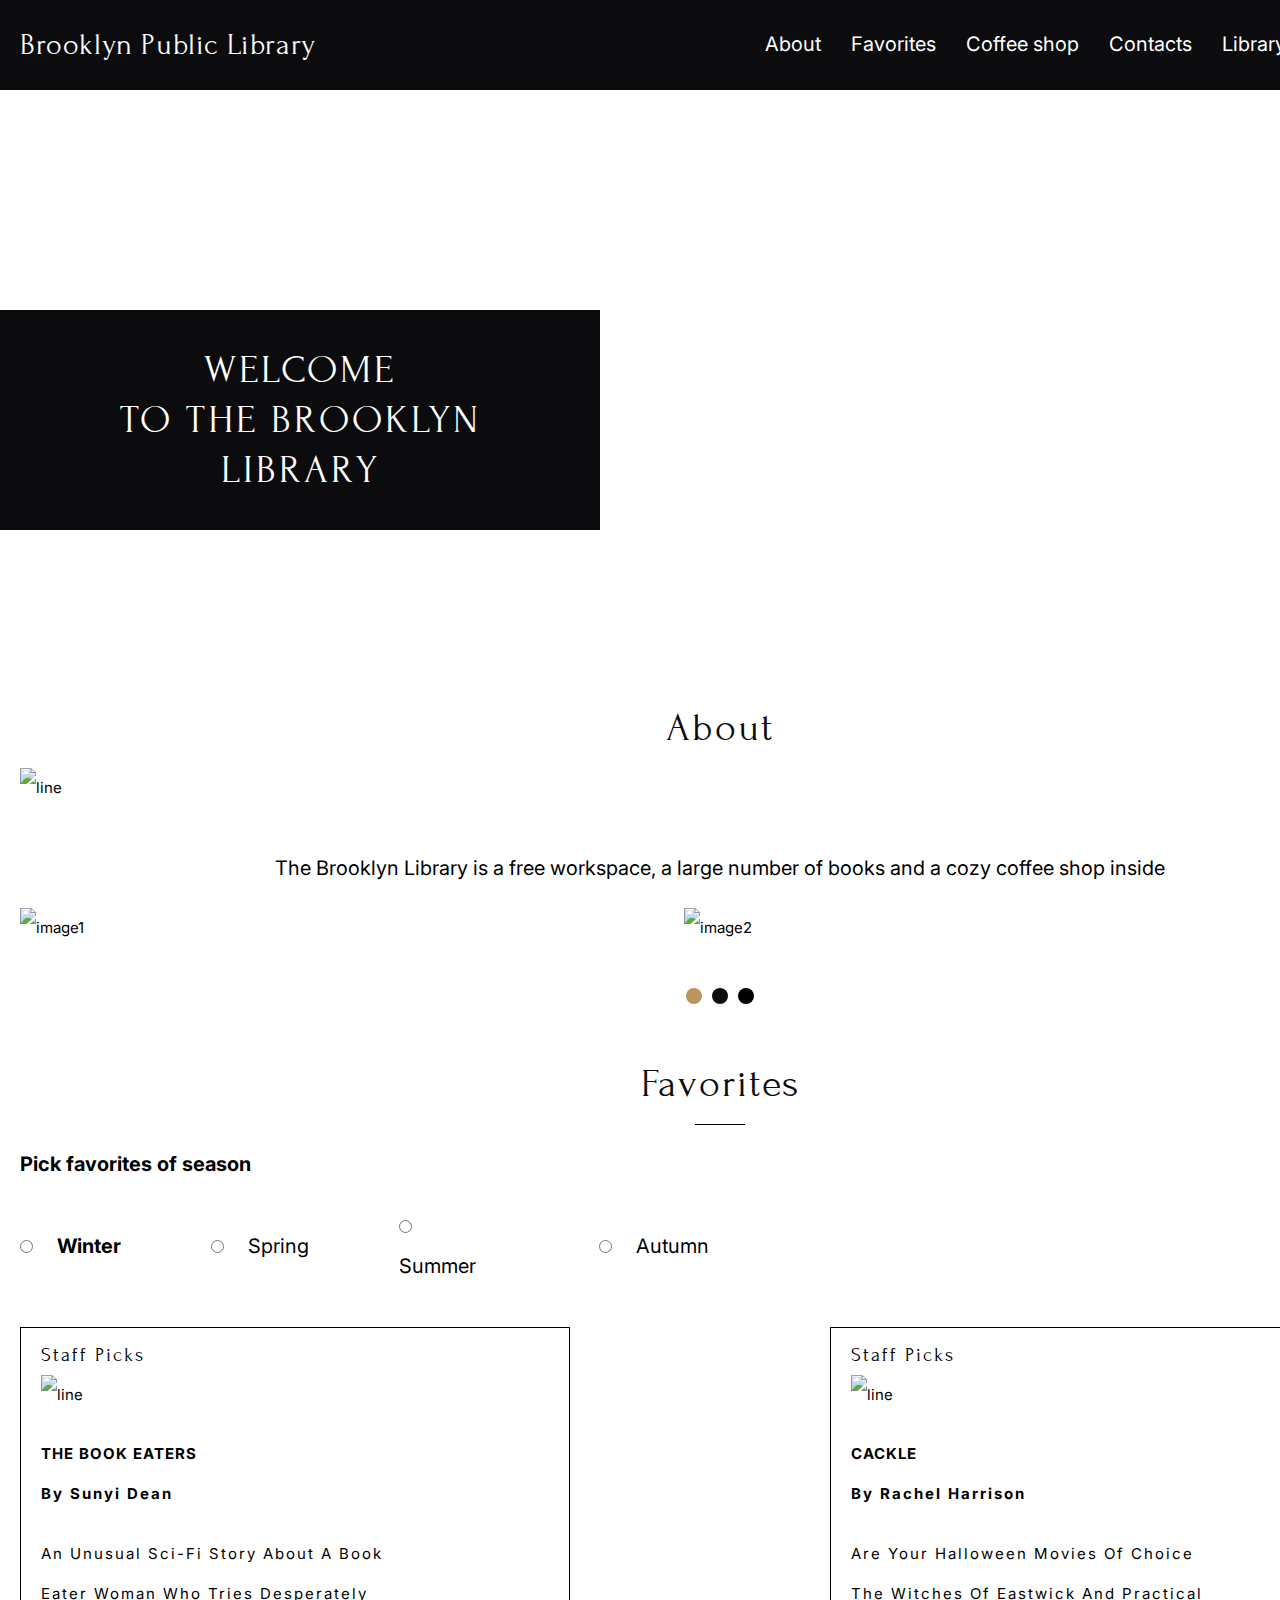
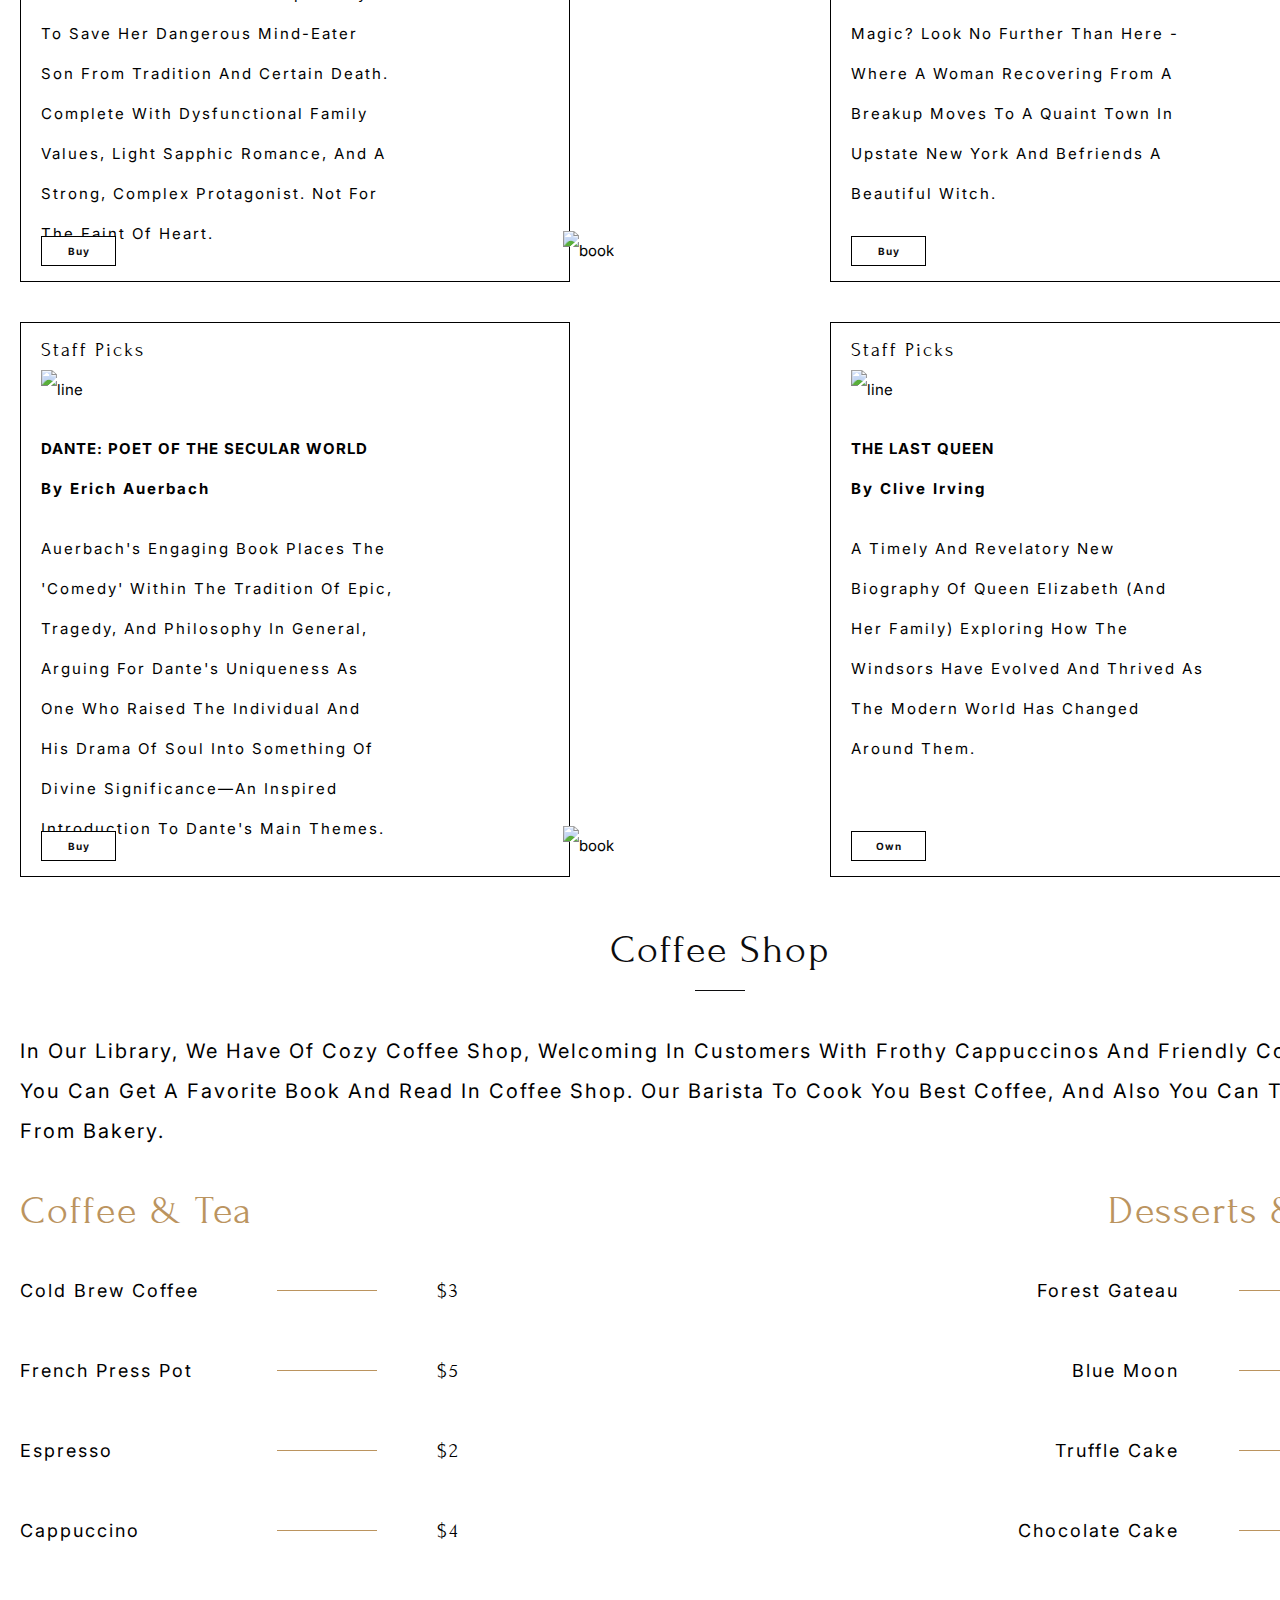
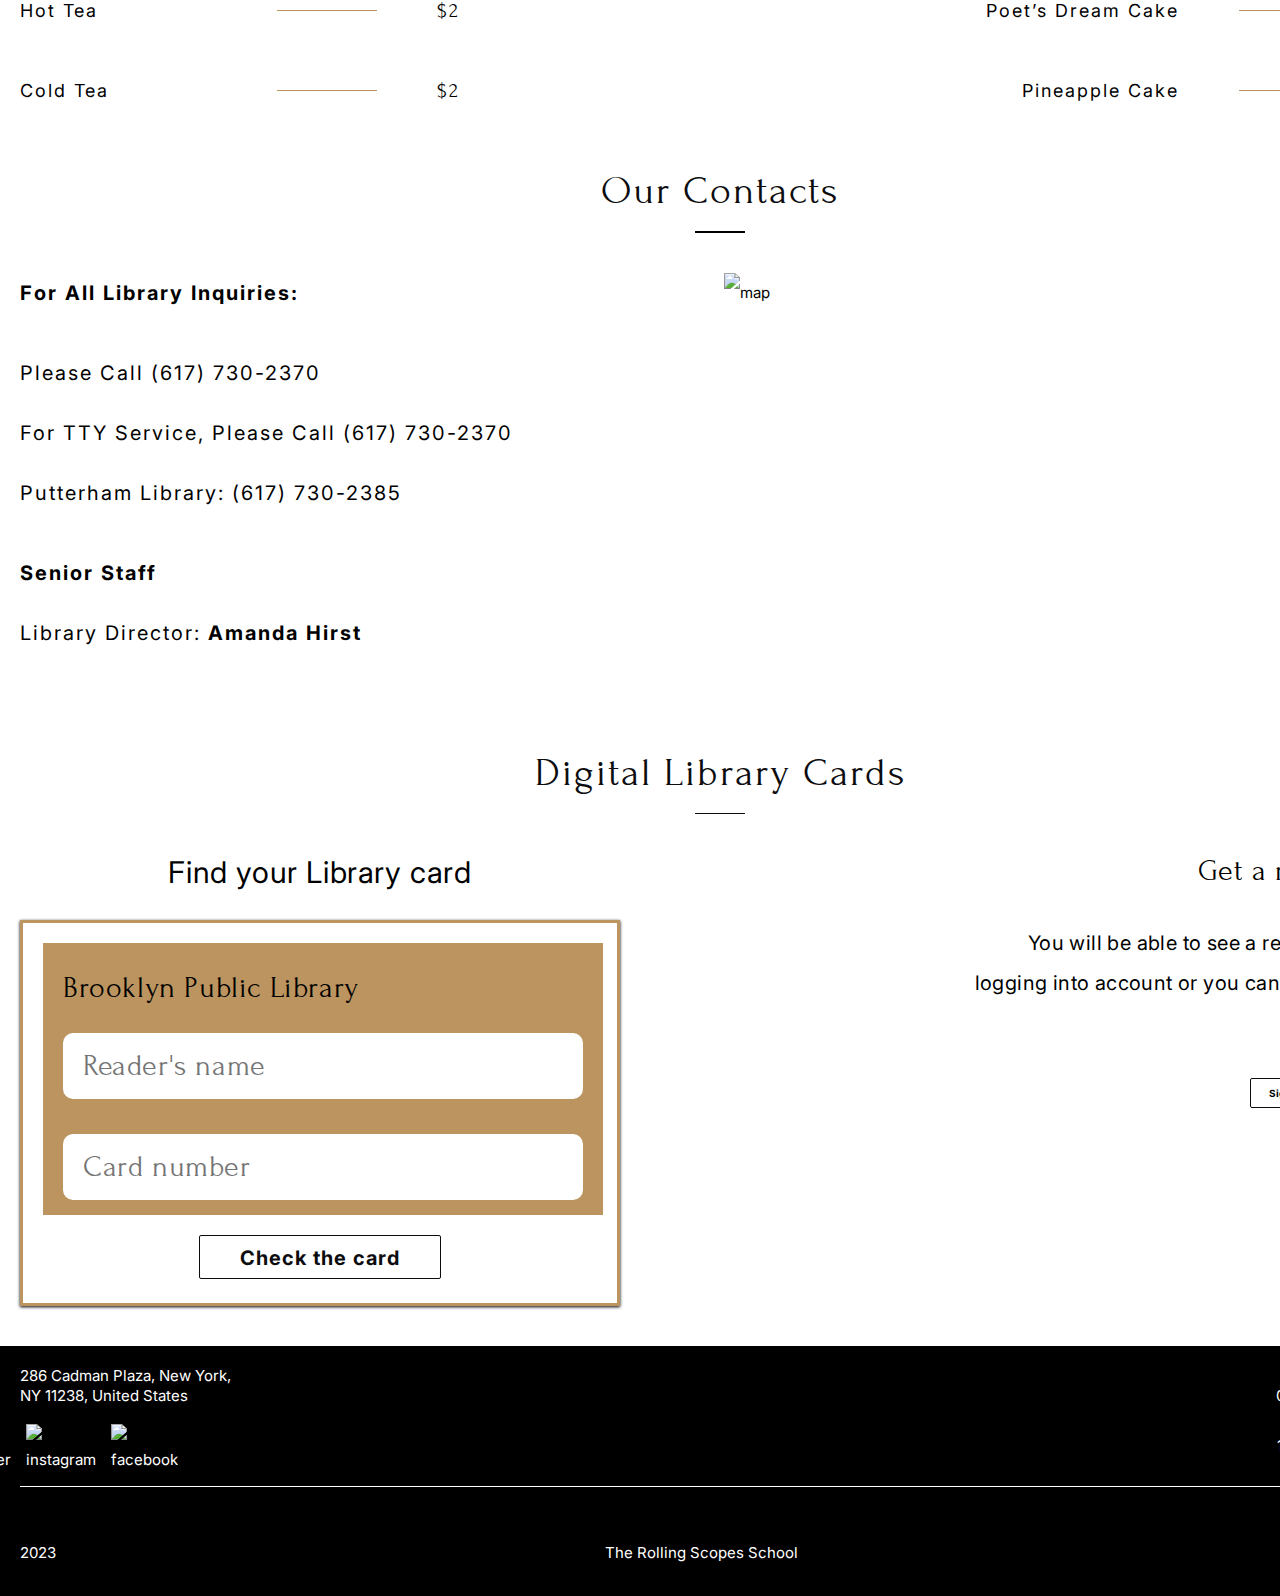
==== library/index.html @ 62c63f02 "docs: add html css file" ====
<!DOCTYPE html>
<html lang="en">

<head>
    <meta charset="UTF-8">
    <link rel="preconnect" href="https://fonts.googleapis.com">
    <link rel="preconnect" href="https://fonts.gstatic.com" crossorigin>
    <link href="https://fonts.googleapis.com/css2?family=Forum&family=Inter:wght@400;700&display=swap" rel="stylesheet">
    <meta name="viewport" content="width=device-width, initial-scale=1.0">
    <title>library</title>
    <link rel="stylesheet" href="./style.css">
</head>

<body>
    <div class="page">
        <!--Header-->
        <header class="header">
            <div class="container">
                <div class="header__inner">
                    <div class="header__title">
                        <h1 class="header__h1">Brooklyn Public Library</h1>
                    </div>
                    <div class="header__nav">
                        <nav class="header__nav-item">
                            <ul class="header__nav-ul">
                                <li><a href="#About" class="header__nav-link">About</a></li>
                                <li><a href="#Favorites" class="header__nav-link">Favorites</a></li>
                                <li><a href="#Coffeeshop" class="header__nav-link">Coffee shop</a></li>
                                <li><a href="#Contacts" class="header__nav-link">Contacts</a></li>
                                <li><a href="#LibraryCard" class="header__nav-link">Library Card</a></li>
                            </ul>
                        </nav>
                    </div>
                    <div class="logo">
                        <img src="./assests/svg/icon_profile.svg" alt="logo" class="logo-img">
                    </div>
                </div>
            </div> <!--Container-->
        </header>
<!--MAIN-->
        <main class="main">
<!--welcome-->
            <section class="welcome">
                <div class="welcome__squer">
                    <div class="welcome__title">
                        <h2 class="welcome__h2">Welcome <br> to the Brooklyn Library</h2>
                    </div>
                </div>
            </section>
<!--About-->
            <section class="about" id="About">
                <div class="container">
                    <h2 class="text-h2 about__text">About</h2>
                    <img class="about__line" src="./assests/img/line.png" alt="line">
                    <p class="about__p">The Brooklyn Library is a free workspace, a large number of books
                            and a cozy coffee shop inside</p>
                    <div class="img-flex">
                        <div class="img__title">
                            <img class="title-item" src="./assests/img/image 1.png" alt="image1">
                        </div>
                        <div class="img__title">
                            <img class="title-item" src="./assests/img/image 2.png" alt="image2">
                        </div>
                        <div class="img__title">
                            <img class="title-item" src="./assests/img/image 3.png" alt="image3">
                        </div>
                    </div>
                        <div class="carousel__flex">
                            <div class="carousel__flex1"></div>
                            <div class="carousel__flex2"></div>
                            <div class="carousel__flex3"></div>
                        </div>                  
                </div>
            </section>
<!--Favorites-->
            <section class="favorites" id="Favorites">
                <div class="container">
                    <h2 class="text-h2 text_line">Favorites</h2>
                    <h3 class="text-h3 favorites-texts">Pick favorites of season</h3>
                    <div class="favarites__flex">
                        <div class="favarites__radio">                           
                            <form action="#">
                                <input class="favarites__input" type="radio" id="name">
                                <label class="favarites__label bold" for="name">Winter</label>
                            </form>
                        </div>
                        <div class="favarites__radio">                           
                            <form action="#">
                                <input class="favarites__input" type="radio" id="name">
                                <label class="favarites__label" for="name">Spring</label>
                            </form>
                        </div>
                        <div class="favarites__radio">
                            <form action="#">
                                <input class="favarites__input" type="radio" id="name">
                                <label class="favarites__label" for="name">Summer</label>
                            </form>
                        </div>
                        <div class="favarites__radio">
                            <form action="#">
                                <input class="favarites__input" type="radio" id="name">
                                <label class="favarites__label" for="name">Autumn</label>
                            </form>
                        </div>
                    </div>
                    <div class="discription-grid">
                        <div class="discription-grid__item">
                            <h5 class="text-h5">Staff Picks</h5>
                            <img src="./assests/img/Line discription.png" alt="line" class="discription__line">
                            <h6 class="text-h6">The Book Eaters <br><span class="text-h6-Two">By Sunyi Dean</span></h6>
                            <h6 class="discription-text">An unusual sci-fi story about a book eater woman who tries desperately to save her dangerous mind-eater son from tradition and certain death. Complete with dysfunctional family values, light Sapphic romance, and a strong, complex protagonist. Not for the faint of heart.</h6>
                            <button class="button-discription">
                                <h6 class="button-text">Buy</h6>
                            </button>
                            <div class="book-position">
                                <img src="./assests/img/book (1).png" alt="book" class="book-position-item">
                            </div>
                        </div>
                        <div class="discription-grid__item">
                            <h5 class="text-h5">Staff Picks</h5>
                            <img src="./assests/img/Line discription.png" alt="line" class="discription__line">
                            <h6 class="text-h6">Cackle<br><span class="text-h6-Two">By Rachel Harrison</span></h6>
                            <h6 class="discription-text">Are your Halloween movies of choice The Witches of Eastwick and Practical Magic? Look no further than here - where a woman recovering from a breakup moves to a quaint town in upstate New York and befriends a beautiful witch.</h6>
                            <button class="button-discription">
                                <h6 class="button-text">Buy</h6>
                            </button>
                            <div class="book-position">
                                <img src="./assests/img/book (2).png" alt="book" class="book-position-item">
                            </div>
                        </div>
                        <div class="discription-grid__item">
                            <h5 class="text-h5">Staff Picks</h5>
                            <img src="./assests/img/Line discription.png" alt="line" class="discription__line">
                            <h6 class="text-h6">Dante: Poet of the Secular World <br><span class="text-h6-Two">By Erich Auerbach</span></h6>
                            <h6 class="discription-text">Auerbach's engaging book places the 'Comedy' within the tradition of epic, tragedy, and philosophy in general, arguing for Dante's uniqueness as one who raised the individual and his drama of soul into something of divine significance—an inspired introduction to Dante's main themes.</h6>
                            <button class="button-discription">
                                <h6 class="button-text">Buy</h6>
                            </button>
                            <div class="book-position">
                                <img src="./assests/img/book (3).png.png" alt="book" class="book-position-item">
                            </div>
                        </div>
                        <div class="discription-grid__item">
                            <h5 class="text-h5">Staff Picks</h5>
                            <img src="./assests/img/Line discription.png" alt="line" class="discription__line">
                            <h6 class="text-h6">The Last Queen<br><span class="text-h6-Two">By Clive Irving</span></h6>
                            <h6 class="discription-text">A timely and revelatory new biography of Queen Elizabeth (and her family) exploring how the Windsors have evolved and thrived as the modern world has changed around them.</h6> 
                            <button class="button-discription">
                                <h6 class="button-text button-text-own">Own</h6>
                            </button>
                            <div class="book-position">
                                <img src="./assests/img/book (4).png" alt="book" class="book-position-item">
                            </div>
                        </div>
                    </div>
                </div>
            </section>
<!--Coffee shop-->
            <section class="coffeeshop" id="Coffeeshop">
                <div class="container">
                    <div class="coffeeshop__flex">
                        <h2 class="text-h2 coffeeshop_text" >Coffee shop</h2>
                        <div class="coffeeshop__line"></div>
                        <p class="coffeeshop__p">In our library, we have of cozy coffee shop, welcoming in customers with frothy cappuccinos and friendly conversation. 
                            you can get a favorite book and read in coffee shop. Our barista to cook you best coffee, and also you can try desserts from bakery.</p>
                        <div class="coffeeshop__menu">
                            <div class="coffeeshop__menu-wrapper">
                                <h4 class="coffeeshop__h4-title">Coffee & Tea</h4>
                                <div class="coffeeshop__menu-grid">
                                    <h4 class="coffeeshop-h4">Cold Brew Coffee</h4>
                                    <div class="coffeeshop__menu-line"></div>
                                    <div class="coffeeshop__menu-many">$3</div>
                                </div>
                                <div class="coffeeshop__menu-grid">
                                    <h4 class="coffeeshop-h4">French Press Pot</h4>
                                    <div class="coffeeshop__menu-line"></div>
                                    <div class="coffeeshop__menu-many">$5</div>
                                </div>
                                <div class="coffeeshop__menu-grid">
                                    <h4 class="coffeeshop-h4">Espresso</h4>
                                    <div class="coffeeshop__menu-line"></div>
                                    <div class="coffeeshop__menu-many">$2</div>
                                </div>
                                <div class="coffeeshop__menu-grid">
                                    <h4 class="coffeeshop-h4">Cappuccino</h4>
                                    <div class="coffeeshop__menu-line"></div>
                                    <div class="coffeeshop__menu-many">$4</div>
                                </div>
                                <div class="coffeeshop__menu-grid">
                                    <h4 class="coffeeshop-h4">Hot tea</h4>
                                    <div class="coffeeshop__menu-line"></div>
                                    <div class="coffeeshop__menu-many">$2</div>
                                </div>
                                <div class="coffeeshop__menu-grid">
                                    <h4 class="coffeeshop-h4">Cold tea</h4>
                                    <div class="coffeeshop__menu-line"></div>
                                    <div class="coffeeshop__menu-many">$2</div>
                                </div>
                            </div>
                            <div class="coffeeshop__menu-wrapper">
                                <h4 class="coffeeshop__h4-title text-end">Desserts & Cakes</h4>
                                <div class="coffeeshop__menu-grid">
                                    <h4 class="coffeeshop-h4 text-end">Forest Gateau</h4>
                                    <div class="coffeeshop__menu-line"></div>
                                    <div class="coffeeshop__menu-many">$16</div>
                                </div>
                                <div class="coffeeshop__menu-grid">
                                    <h4 class="coffeeshop-h4 text-end">Blue Moon</h4>
                                    <div class="coffeeshop__menu-line"></div>
                                    <div class="coffeeshop__menu-many">$16</div>
                                </div>
                                <div class="coffeeshop__menu-grid">
                                    <h4 class="coffeeshop-h4 text-end">Truffle Cake</h4>
                                    <div class="coffeeshop__menu-line"></div>
                                    <div class="coffeeshop__menu-many">$15</div>
                                </div>
                                <div class="coffeeshop__menu-grid">
                                    <h4 class="coffeeshop-h4 text-end">Chocolate Cake</h4>
                                    <div class="coffeeshop__menu-line"></div>
                                    <div class="coffeeshop__menu-many">$18</div>
                                </div>
                                <div class="coffeeshop__menu-grid">
                                    <h4 class="coffeeshop-h4 text-end">Poet’s Dream Cake</h4>
                                    <div class="coffeeshop__menu-line"></div>
                                    <div class="coffeeshop__menu-many">$16</div>
                                </div>
                                <div class="coffeeshop__menu-grid">
                                    <h4 class="coffeeshop-h4 text-end">Pineapple Cake</h4>
                                    <div class="coffeeshop__menu-line"></div>
                                    <div class="coffeeshop__menu-many">$14</div>    
                                </div>
                            </div>
                        </div>
                    </div>    
                </div>
            </section>
<!--Contacts-->
            <section class="contacts" id="Contacts">
                <div class="container">
                    <div class="contacts__flex">
                        <h2 class="text-h2 contacts__flex-h2">Our Contacts</h2>
                        <div class="contacts__line"></div>
                        <div class="contacts__info">
                            <div class="contacts___info-text">
                                <h3 class="info_bold info_one">For all Library inquiries:</h3>
                                <h3 class="info_normal info_two">Please call (617) 730-2370</h3>
                                <h3 class="info_normal info_two">For TTY service, please call (617) 730-2370</h3>
                                <h3 class="info_normal info_one">Putterham Library: (617) 730-2385</h3>
                                <h3 class="info_bold info_two">Senior Staff</h3>
                                <h3 class="info_normal info_one">Library Director: <span class="info_bold">Amanda Hirst</span></h3>                            </h3>
                            </div>
                            <div class="contacts__rectangle">
                                <img class="contacts__map" src="./assests/img/map.png" alt="map">
                            </div>
                        </div>
                    </div>
                </div>
            </section> 
<!--LibraryCard-->  
            <section class="librarycard" id="LibraryCard">
                <div class="container">
                    <h2 class="text-h2 Cards__h2">Digital Library Cards</h2>
                    <div class="librarycard__flex">
                        <div class="find__card">
                            <h3 class="find__text">Find your Library card</h3>
                            <div class="card__body">
                                <div class="card__form">
                                    <h3 class="card__form-text">Brooklyn Public Library</h3>
                                    <form class="form" action="#" method="post" enctype="multipart/form-data">
                                        <div class="form__input">
                                            <input class="form__input-tex" type="text" value="" name="name" placeholder="Reader's name">
                                        </div>
                                        <div class="form__input">
                                            <input class="form__input-tex" type="text" value="" name="name" placeholder="Card number">
                                        </div>
                                    </form>
                                </div>
                                <div class="card__button">
                                    <button class="card__button-text" type="submit">
                                    Check the card
                                    </button>
                                </div>  
                            </div>
                        </div>
                        <div class="get__card">
                            <h3 class="get__text-h3">Get a reader card</h3>
                            <p class="get__text-p">You will be able to see a reader card after <br> logging into account or you can register a new account</p>
                            <div class="get__button">
                                <button class="get__button-text" type="submit">Sign Up</button>
                                <button class="get__button-text" type="submit">Log in</button>
                            </div>
                        </div>
                    </div>
                </div>
            </section>
        </main>
<!--footer-->
        <footer class="footer">
            <div class="container">
                <div class="footer-wrapper">
                    <div class="footer__frame">
                        <div class="footer__frame-one">
                            <h5 class="footer__h5">286 Cadman Plaza, New York,<br> NY 11238, United States</h5>
                            <h5 class="footer__h5 one__right">Mon - Fri <br> 08:00 am - 07:00 pm</h5>
                        </div>
                        <div class="footer__frame-two">
                            <div class="footer__img">
                                <img src="./assests/svg/u_twitter-alt.svg" alt="twitter">
                                <img src="./assests/svg/u_instagram.svg" alt="instagram">
                                <img src="./assests/svg/u_facebook-f.svg" alt="facebook">
                            </div>
                            <h5 class="footer__h5 one__right">Sat - Sun <br> 10:00 am - 06:00 pm</h5>
                        </div>
                    </div>
                    <div class="footer__line"></div>
                    <div class="footer__rss">
                        <h4 class="footer__rss">2023</h4>
                        <h4 class="footer__rss">The Rolling Scopes School</h4>
                        <h4 class="footer__rss">Username</h4>
                    </div>
                </div>
            </div>
        </footer>
    </div>
</body>

</html>
---- library/style.css ----
*,
*::before,
*::after {
    padding: 0;
    margin: 0;
    border: 0;
    box-sizing: border-box;
}

html {
    box-sizing: border-box;
}

a {
    text-decoration: none;
}

img {
    vertical-align: top;
}

h1,
h2,
h3,
h4,
h5,
h6,
p {
    padding: 0;
    margin: 0;
    font-weight: inherit;
    font-size: inherit;
}

body {
    font-family: 'Inter', sans-serif;
    font-weight: 400;
    font-style: normal;
    font-size: 15px;
    line-height: 266.667%;
    color: #000000;
}

img {
    display: block;
    max-width: 100%;
}

.container {
    max-width: 1400px;
    margin: 0 auto;
}

/* Стили для текста */

:root {
    --accent-color: #F5EFDB;
    --dark-color: #000000;
    --brown-color: #BB945F;
    --white-color: #FFFFFF;
    --grey-color: #8E8E8E;
    --black-color: #0C0C0E;
}

.text-h2 {
    text-align: center;
    font-family: 'Forum';
    font-weight: normal;
    font-size: 40px;
    text-transform: capitalize;
    letter-spacing: 2px;
    line-height: 40px;
    color: var(--black-color);
}

/*
font-family: 'Forum', cursive;
font-family: 'Inter', sans-serif;*/

/*Page*/

.page {
    width: 1440px;
    height: 100vh;
}

/*Header*/

.header {
    color: #FFF;
    background-color: var(--black-color);
    padding: 20px 0;
}

.header__inner {
    display: flex;
    justify-content: space-between;
    align-items: center;
}

.header__title {}

.header__h1 {
    color: #FFF;
    font-family: 'Forum';
    font-size: 30px;
    font-style: normal;
    font-weight: 400;
    line-height: 50px;
    letter-spacing: 0.6px;
    margin-right: 443px;
}

.header__nav {}

.header__nav-item {}

.header__nav-ul {
    list-style: none;
    display: flex;
    justify-content: flex-start;
    align-items: center;
}

.header__nav-link {
    color: #FFF;
    text-decoration: none;
    font-size: 20px;
    padding-right: 30px;
}

.header__nav-link:last-child {
    margin-right: 0px;
}

.logo {
    display: block;
}

.logo-img {
    display: block;
}

/*MAIN*/

.main {}

/*welcome*/

.welcome {
    min-height: 600px;
    background-image: url(./assests/img/welcome.png);
    background-repeat: no-repeat;
    background-position: center;
    /*background-image: linear-gradient( to top, #fff, #000);*/
    position: relative;
    margin-bottom: 18px;
}

.welcome__squer {
    position: absolute;
    top: 220px;
    max-width: 600px;
    height: 220px;
    background-color: var(--black-color);

}

.welcome__title {
    padding: 35px 40px;
}

.welcome__h2 {
    color: var(--white-color);
    font-family: 'Forum';
    font-size: 40px;
    line-height: 50px;
    letter-spacing: 3px;
    text-transform: uppercase;
    text-align: center;
    text-align: center;
}

/*About*/

.about {}

.about__text {
    margin-bottom: 20px;
}

.about__line {
    margin: 0 auto;
    align-items: center;
    margin-bottom: 40px;
}

.about__p {
    color: var(--dark-color);
    text-align: center;
    text-align: center;
    font-size: 20px;
    line-height: 40px;
    margin-bottom: 20px;
    font-style: normal;
    font-weight: normal;
    font-family: Inter;
}

.img-flex {
    display: flex;
    justify-content: space-between;
    align-items: center;
    margin-bottom: 40px;
}

.img__title {}

.title-item {}

.carousel__flex {
    display: flex;
    justify-content: center;
    align-items: center;
    margin-bottom: 60px;
}

.carousel__flex1 {
    width: 16px;
    height: 16px;
    background-color: var(--brown-color);
    border-radius: 50%;
    margin-right: 10px;
}

.carousel__flex2 {
    width: 16px;
    height: 16px;
    background-color: var(--black-color);
    border-radius: 50%;
    margin-right: 10px;
}

.carousel__flex3 {
    width: 16px;
    height: 16px;
    background-color: var(--dark-color);
    border-radius: 50%;
}

/*Favorites*/

.text_line {
    margin-bottom: 20px;
}

.text_line::after {
    content: "";
    display: block;
    margin: 0 auto;
    width: 50px;
    height: 1px;
    background-color: var(--dark-color);
    margin-top: 20px;
}

.text-h3 {
    font-family: Inter;
    font-size: 20px;
    font-weight: 700;
}

.favorites-texts {
    margin-bottom: 23px;
}

.favarites__flex {
    display: flex;
    justify-content: flex-start;
    align-items: center;
}

.favarites__radio {
    accent-color: #000; 
    color: #000;
    max-width: 200px;
}

.favarites__label.bold {
    color: #000;
    font-family: Inter;
    font-size: 20px;
    font-style: normal;
    font-weight: 700;
    line-height: normal;
}

.favarites__input {
    margin-right: 20px;
    border: 1px solid #000;
    
}

.favarites__label {
    margin-right: 90px;
    color: #000;
    font-family: Inter;
    font-size: 20px;
    font-style: normal;
    font-weight: 400;
    line-height: normal;
}

.discription-grid {
    padding-top: 39px;
    display: grid;
    grid-template-columns: repeat(2, 1fr);
    gap: 220px;
    row-gap: 40px;
    margin-bottom: 53px;
}

.discription-grid__item {
    border: 1px solid #000000;
    height: 555px;
    max-width: 550px;
    padding: 7px 175px 15px 20px;
    position: relative;
}

.text-h5 {
    color: #000;
    font-family: Forum;
    font-size: 20px;
    font-style: normal;
    font-weight: 400;
    line-height: 40px;
    letter-spacing: 2px;
    text-transform: capitalize;
}

.discription__line {
    margin-bottom: 20px;
}

.text-h6 {
    color: #000;
    font-family: Inter;
    font-size: 15px;
    font-style: normal;
    font-weight: 700;
    line-height: 40px;
    letter-spacing: 1px;
    text-transform: uppercase;
    margin-bottom: 20px;
}

.text-h6-Two {
    color: #000;
    font-family: Inter;
    font-size: 15px;
    font-style: normal;
    font-weight: 700;
    line-height: 40px;
    letter-spacing: 2px;
    text-transform: capitalize;
}

.discription-text {
    color: #000;
    font-family: Inter;
    font-size: 15px;
    font-style: normal;
    font-weight: 400;
    line-height: 40px;
    letter-spacing: 2px;
    text-transform: capitalize;
    margin-bottom: 15px;
}

.button-discription {
    position: absolute;
    bottom: 15px;
    border: 1px solid #000;
    width: 75px;
    height: 30px;
    background-color: var(--white-color);
}

.button-text {
    color: #0C0C0E;
    text-align: center;
    font-family: Inter;
    font-size: 10px;
    font-style: normal;
    font-weight: 700;
    line-height: normal;
    letter-spacing: 1px;
}

.button-text-own {}

.book-position {
    position: absolute;
    bottom: 10px;
    right: -45px;
}

.book-position-item {
    text-align: center;
}

/*Coffee shop*/

.coffeeshop {

}
.coffeeshop__flex {
    display: flex;
    flex-direction: column;
    margin-bottom: 60px;
}

.coffeeshop_text {
    margin-bottom: 20px;
}

.coffeeshop__line {
    margin: 0 auto 40px;
    width: 50px;
    height: 1px;
    background-color: var(--black-color);
}
.coffeeshop__p {
    margin: 0 auto 40px;
    color: #000;
    font-family: Inter;
    font-size: 20px;
    font-style: normal;
    font-weight: 400;
    line-height: 40px;
    letter-spacing: 2px;
    text-transform: capitalize;
}
.coffeeshop__menu {
    display: flex;
    justify-content: space-between;
}
.coffeeshop__menu-wrapper {
    display: flex;
    flex-direction: column;
    justify-content: space-between;
    width: 438px;
    height: 520px;
}
.coffeeshop__h4-title {
    color: #BB945F;
    font-family: Forum;
    font-size: 40px;
    font-style: normal;
    font-weight: 400;
    line-height: 40px; 
    letter-spacing: 2px;
    text-transform: capitalize;
}
.coffeeshop__menu-grid {
    display: grid;
    grid-template-columns: repeat(3, 1fr);
    align-items: center;
    gap: 60px;

}
.coffeeshop-h4 {
    width: 197px;
    height: 40px;
    color: #000;
    font-family: Inter;
    font-size: 18px;
    font-style: normal;
    font-weight: 400;
    line-height: 40px; 
    letter-spacing: 2px;
    text-transform: capitalize;
}
.coffeeshop__menu-line {
    width: 100px;
    height: 1px;
    background-color: var(--brown-color);
}

.text-end {
    text-align: end;
}

.coffeeshop__menu-many {
    color: #000;
    font-family: Forum;
    font-size: 20px;
    font-style: normal;
    font-weight: 400;
    line-height: 40px;
    letter-spacing: 2px;
    text-transform: capitalize;
}

/*Contacts*/

.contacts__flex{
    display: flex;
    flex-direction: column;
    margin-bottom: 60px;
}

.contacts__flex-h2 {
    margin-bottom: 20px;
}

.contacts__line {
    width: 50px;
    border: 1px solid #000;
    margin: 0 auto 40px;
}

.contacts__info {
    display: flex;
    flex-direction: row;
    justify-content: space-between;
}

.contacts___info-text {
}
.info_bold {
    color: #000;
    font-family: Inter;
    font-size: 20px;
    font-style: normal;
    font-weight: 700;
    line-height: 40px; 
    letter-spacing: 2px;
    text-transform: capitalize;
}

.info_one {
    margin-bottom: 40px;
}

.info_two {
    margin-bottom: 20px;
}

.info_normal {
    color: #000;
    font-family: Inter;
    font-size: 20px;
    font-style: normal;
    font-weight: 400;
    line-height: 40px;
    letter-spacing: 2px;
    text-transform: capitalize;
}
.contacts__rectangle {
}
.contacts__map {
    width: 696px;
    height: 414px;
}

/*LibraryCard*/

.Cards__h2 {
    margin-bottom: 40px;
}
.Cards__h2::after {
    content: "";
    display: block;
    width: 50px;
    height: 1px;
    background-color: var(--black-color);
    margin: 0 auto;
    margin-top: 20px;
    margin-bottom: 40px;
}

.librarycard__flex {
    display: flex;
    justify-content: space-between;
    align-items: start;
    margin-bottom: 40px;
}

.find__card {
 
}

.find__text {
    color: #000;
    font-family: Inter;
    font-size: 30px;
    font-style: normal;
    font-weight: 400;
    line-height: normal;
    letter-spacing: 0.6px;
    margin-bottom: 30px;
    text-align: center;
}

.card__body {
    border: 3px solid #BB945F;
    background: #FFF;
    width: 600px;
    height: 386px;
    box-shadow: 0px 1px 3px 0px #000;
    padding: 20px 20px 94px;
}

.card__form {
    width: 560px;
    height: 272px;
    background-color: var(--brown-color);
    padding-bottom: 25px;
}

.card__form-text {
    color: #000;
    font-family: Forum;
    font-size: 30px;
    font-style: normal;
    font-weight: 400;
    line-height: 50px; 
    letter-spacing: 0.6px;
    padding: 20px 220px 20px 20px;
}

.form {
    padding: 0 20px;
    width: 520px;
    height: 66px;
}
.form__input {

}
.form__input-tex {
    width: 520px;
    height: 66px;
    padding: 0 20px;
    color: #8E8E8E;
    font-family: Forum;
    font-size: 30px;
    font-style: normal;
    font-weight: 400;
    line-height: 50px; 
    letter-spacing: 0.6px;
    border-radius: 10px;
    margin-bottom: 20px;
}

.form__input-tex:last-child {
    margin-bottom: 35px;
}
.card__button {
    border-radius: 2px;
    border: 1px solid #0C0C0E;
    width: 242px;
    height: 44px;
    margin: 0 auto;  
    padding: 10px 40px;
    margin-top: 20px;
}
.card__button-text {  
    display: flex;
    justify-content: center;
    align-items: center;
    background-color: var(--white-color);
    margin: 0 auto;
    color: #0C0C0E;
    font-family: Inter; 
    font-size: 20px;
    font-style: normal;
    font-weight: 700;
    line-height: normal;
    letter-spacing: 1px;
}

.get__card {
    
    }
.get__text-h3 {
    color: #000;
    text-align: end;
    font-family: Forum;
    font-size: 30px;
    font-style: normal;
    font-weight: 400;
    line-height: normal;
    letter-spacing: 0.6px;
    margin-bottom: 35px;
}
.get__text-p {
    width: 456px;
    color: #000;
    text-align: right;
    font-family: Inter;
    font-size: 20px;
    font-style: normal;
    font-weight: 400;
    line-height: 40px;
    letter-spacing: 0.4px;
    margin-bottom: 35px;
}
.get__button {
    display: flex;
    justify-content: end;
    align-items: center;
}
.get__button-text {
    display: flex;
    align-items: center;
    justify-content: center;
    width: 75px;
    height: 30px;
    padding: 10px 0px;
    border: 1px solid #0C0C0E;
    background-color: var(--white-color);
    border-radius: 2px;
    font-size: 10px;
    font-weight: 700;
    font-family: inherit;
    line-height: normal;
}

.get__button-text:nth-child(1) {
    margin-right: 20px;
}

/*footer*/

.footer {
    background-color: var(--dark-color);
    color: var(--white-color);
    max-height: 250px;
    padding: 20px 0 44px 0;
}
.footer-wrapper {
}
.footer__frame {
    display: flex;
    flex-direction: column;
}
.footer__frame-one {
    display: flex;
    justify-content: space-between;
    align-items: center;
    margin-bottom: 10px;
}
.footer__h5 {
    font-family: Inter;
    font-size: 15px;
    line-height: 20px;
}

.one__right {
    text-align: right;
}
.footer__frame-two {
    display: flex;
    justify-content: space-between;
    align-items: center;
    gap: 1147px;
    margin-bottom: 30px;
}
.footer__img {
    display: flex;
    justify-content: center;
    align-items: flex-start;
    gap: 15px;
    width: 102px;
    height: 24px;
}
.footer__line {
    width: 1400px;
    height: 1px;
    background-color: var(--white-color);
    margin-bottom: 46px;
}
.footer__rss {
    display: flex;
    align-items: center;
    justify-content: space-between;
}
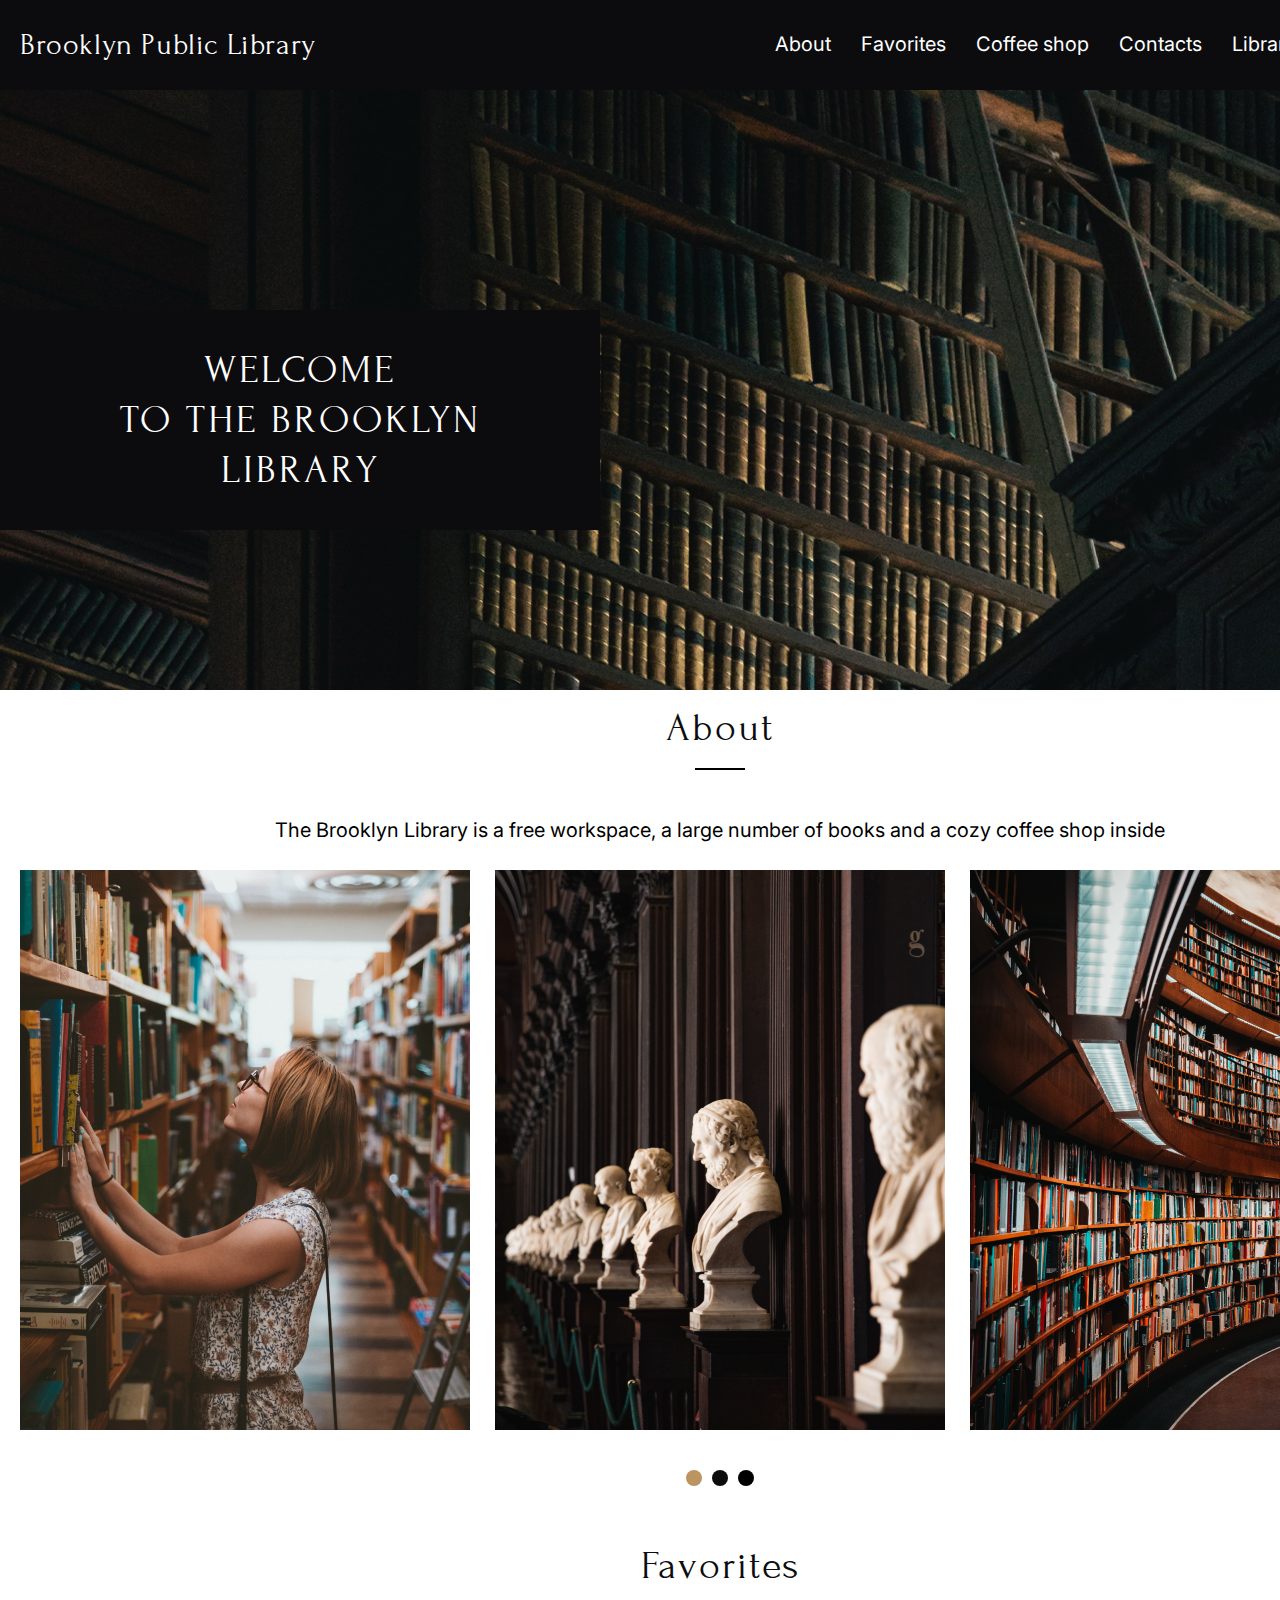
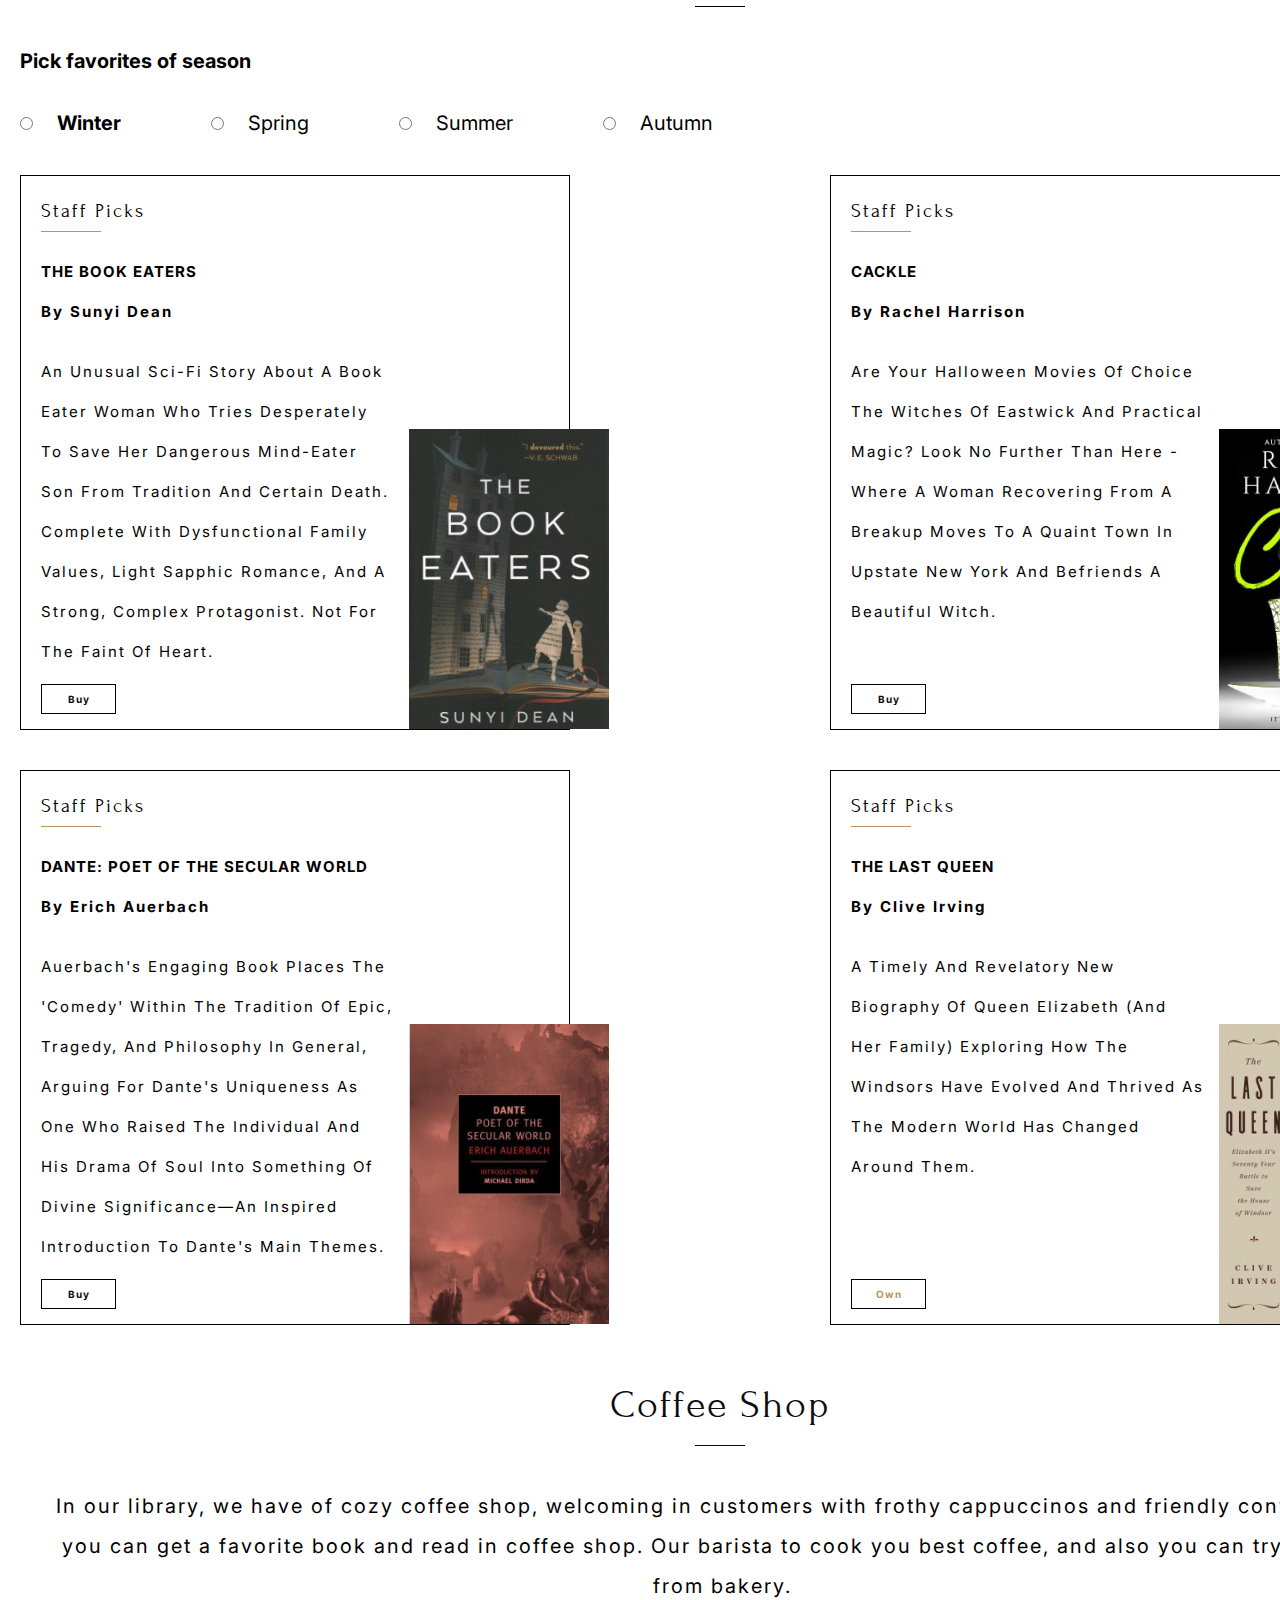
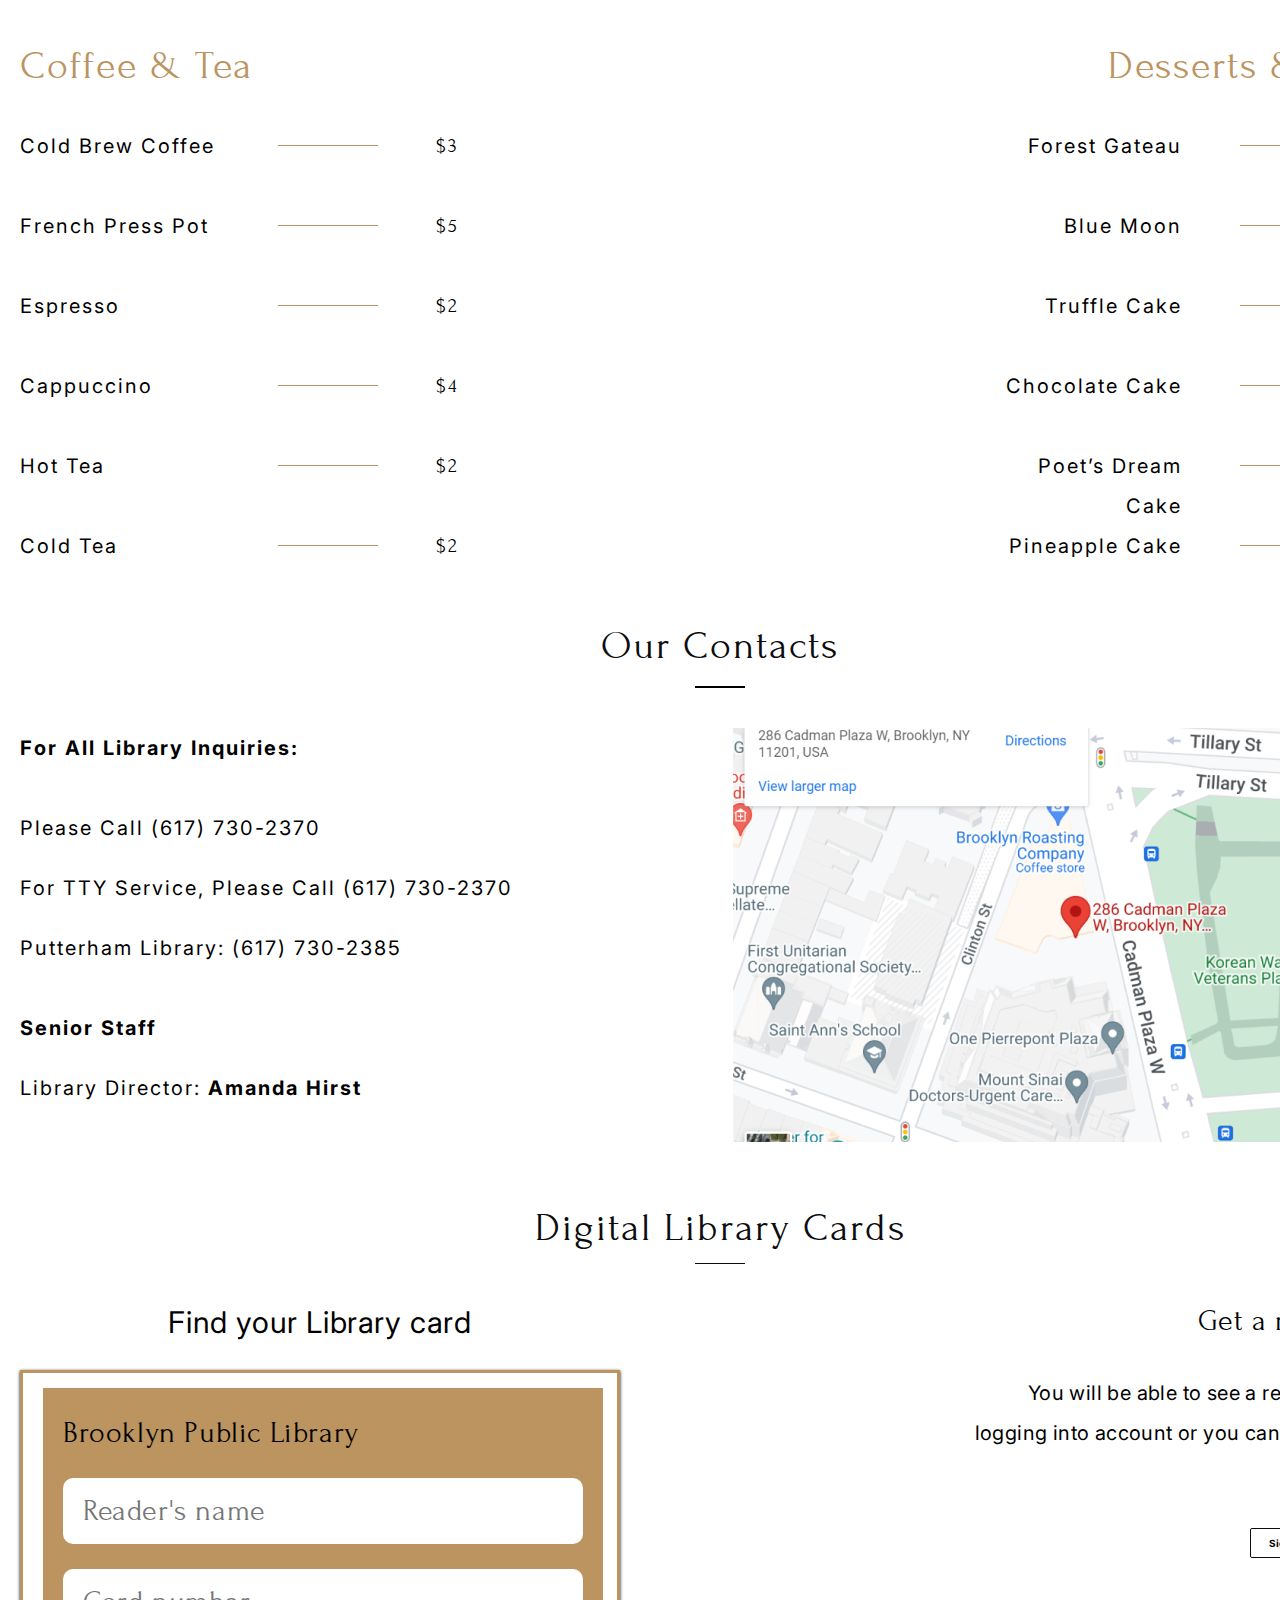
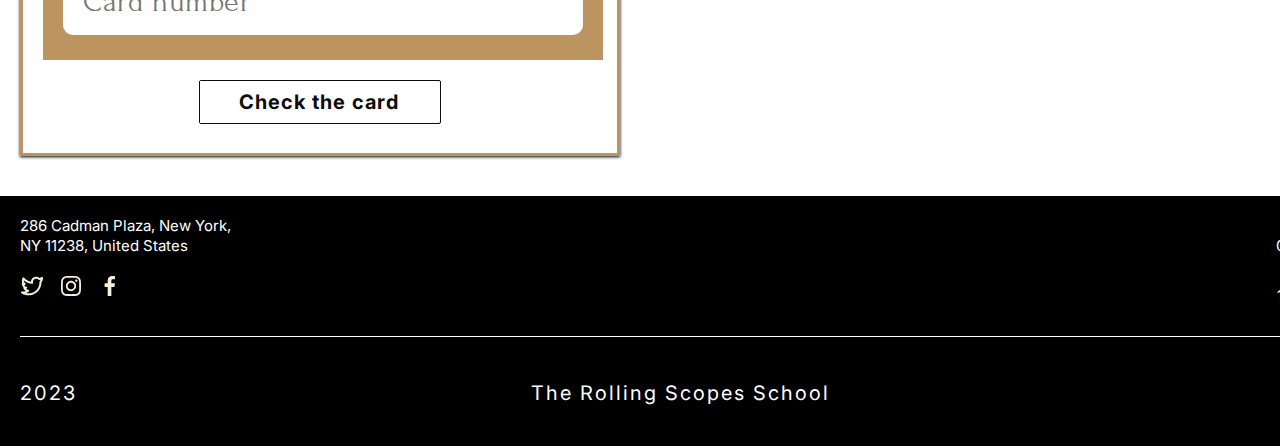
==== commit 7dc2e87c: "feat: end file html css" ====
--- a/library/index.html
+++ b/library/index.html
@@ -32,7 +32,7 @@
                         </nav>
                     </div>
                     <div class="logo">
-                        <img src="./assests/svg/icon_profile.svg" alt="logo" class="logo-img">
+                        <img src="./assest/svg/icon_profile.svg" alt="logo" class="logo-img">
                     </div>
                 </div>
             </div> <!--Container-->
@@ -51,18 +51,17 @@
             <section class="about" id="About">
                 <div class="container">
                     <h2 class="text-h2 about__text">About</h2>
-                    <img class="about__line" src="./assests/img/line.png" alt="line">
                     <p class="about__p">The Brooklyn Library is a free workspace, a large number of books
                             and a cozy coffee shop inside</p>
                     <div class="img-flex">
                         <div class="img__title">
-                            <img class="title-item" src="./assests/img/image 1.png" alt="image1">
+                            <img class="title-item" src="./assest/img/image 1.png" alt="image1">
                         </div>
                         <div class="img__title">
-                            <img class="title-item" src="./assests/img/image 2.png" alt="image2">
+                            <img class="title-item" src="./assest/img/image 2.png" alt="image2">
                         </div>
                         <div class="img__title">
-                            <img class="title-item" src="./assests/img/image 3.png" alt="image3">
+                            <img class="title-item" src="./assest/img/image 3.png" alt="image3">
                         </div>
                     </div>
                         <div class="carousel__flex">
@@ -90,13 +89,13 @@
                                 <label class="favarites__label" for="name">Spring</label>
                             </form>
                         </div>
-                        <div class="favarites__radio">
+                        <div class="favarites__radio">                           
                             <form action="#">
                                 <input class="favarites__input" type="radio" id="name">
                                 <label class="favarites__label" for="name">Summer</label>
                             </form>
                         </div>
-                        <div class="favarites__radio">
+                        <div class="favarites__radio">                           
                             <form action="#">
                                 <input class="favarites__input" type="radio" id="name">
                                 <label class="favarites__label" for="name">Autumn</label>
@@ -106,50 +105,50 @@
                     <div class="discription-grid">
                         <div class="discription-grid__item">
                             <h5 class="text-h5">Staff Picks</h5>
-                            <img src="./assests/img/Line discription.png" alt="line" class="discription__line">
+                            <img src="./assest/img/Line discription.png" alt="line" class="discription__line">
                             <h6 class="text-h6">The Book Eaters <br><span class="text-h6-Two">By Sunyi Dean</span></h6>
                             <h6 class="discription-text">An unusual sci-fi story about a book eater woman who tries desperately to save her dangerous mind-eater son from tradition and certain death. Complete with dysfunctional family values, light Sapphic romance, and a strong, complex protagonist. Not for the faint of heart.</h6>
                             <button class="button-discription">
                                 <h6 class="button-text">Buy</h6>
                             </button>
                             <div class="book-position">
-                                <img src="./assests/img/book (1).png" alt="book" class="book-position-item">
+                                <img src="./assest/img/book (1).png" alt="book" class="book-position-item">
                             </div>
                         </div>
                         <div class="discription-grid__item">
                             <h5 class="text-h5">Staff Picks</h5>
-                            <img src="./assests/img/Line discription.png" alt="line" class="discription__line">
+                            <img src="./assest/img/Line discription.png" alt="line" class="discription__line">
                             <h6 class="text-h6">Cackle<br><span class="text-h6-Two">By Rachel Harrison</span></h6>
                             <h6 class="discription-text">Are your Halloween movies of choice The Witches of Eastwick and Practical Magic? Look no further than here - where a woman recovering from a breakup moves to a quaint town in upstate New York and befriends a beautiful witch.</h6>
                             <button class="button-discription">
                                 <h6 class="button-text">Buy</h6>
                             </button>
                             <div class="book-position">
-                                <img src="./assests/img/book (2).png" alt="book" class="book-position-item">
+                                <img src="./assest/img/book (2).png" alt="book" class="book-position-item">
                             </div>
                         </div>
                         <div class="discription-grid__item">
                             <h5 class="text-h5">Staff Picks</h5>
-                            <img src="./assests/img/Line discription.png" alt="line" class="discription__line">
+                            <img src="./assest/img/Line discription.png" alt="line" class="discription__line">
                             <h6 class="text-h6">Dante: Poet of the Secular World <br><span class="text-h6-Two">By Erich Auerbach</span></h6>
                             <h6 class="discription-text">Auerbach's engaging book places the 'Comedy' within the tradition of epic, tragedy, and philosophy in general, arguing for Dante's uniqueness as one who raised the individual and his drama of soul into something of divine significance—an inspired introduction to Dante's main themes.</h6>
                             <button class="button-discription">
                                 <h6 class="button-text">Buy</h6>
                             </button>
                             <div class="book-position">
-                                <img src="./assests/img/book (3).png.png" alt="book" class="book-position-item">
+                                <img src="./assest/img/book (3).png.png" alt="book" class="book-position-item">
                             </div>
                         </div>
                         <div class="discription-grid__item">
                             <h5 class="text-h5">Staff Picks</h5>
-                            <img src="./assests/img/Line discription.png" alt="line" class="discription__line">
+                            <img src="./assest/img/Line discription.png" alt="line" class="discription__line">
                             <h6 class="text-h6">The Last Queen<br><span class="text-h6-Two">By Clive Irving</span></h6>
                             <h6 class="discription-text">A timely and revelatory new biography of Queen Elizabeth (and her family) exploring how the Windsors have evolved and thrived as the modern world has changed around them.</h6> 
                             <button class="button-discription">
                                 <h6 class="button-text button-text-own">Own</h6>
                             </button>
                             <div class="book-position">
-                                <img src="./assests/img/book (4).png" alt="book" class="book-position-item">
+                                <img src="./assest/img/book (4).png" alt="book" class="book-position-item">
                             </div>
                         </div>
                     </div>
@@ -250,7 +249,7 @@
                                 <h3 class="info_normal info_one">Library Director: <span class="info_bold">Amanda Hirst</span></h3>                            </h3>
                             </div>
                             <div class="contacts__rectangle">
-                                <img class="contacts__map" src="./assests/img/map.png" alt="map">
+                                <img class="contacts__map" src="./assest/img/map.png" alt="map">
                             </div>
                         </div>
                     </div>
@@ -305,9 +304,9 @@
                         </div>
                         <div class="footer__frame-two">
                             <div class="footer__img">
-                                <img src="./assests/svg/u_twitter-alt.svg" alt="twitter">
-                                <img src="./assests/svg/u_instagram.svg" alt="instagram">
-                                <img src="./assests/svg/u_facebook-f.svg" alt="facebook">
+                                <img src="./assest/svg/u_twitter-alt.svg" alt="twitter">
+                                <img src="./assest/svg/u_instagram.svg" alt="instagram">
+                                <img src="./assest/svg/u_facebook-f.svg" alt="facebook">
                             </div>
                             <h5 class="footer__h5 one__right">Sat - Sun <br> 10:00 am - 06:00 pm</h5>
                         </div>
@@ -316,7 +315,7 @@
                     <div class="footer__rss">
                         <h4 class="footer__rss">2023</h4>
                         <h4 class="footer__rss">The Rolling Scopes School</h4>
-                        <h4 class="footer__rss">Username</h4>
+                        <h4 class="footer__rss">AlexandRPV</h4>
                     </div>
                 </div>
             </div>
--- a/library/style.css
+++ b/library/style.css
@@ -5,6 +5,8 @@
     margin: 0;
     border: 0;
     box-sizing: border-box;
+    font-family: 'Forum', cursive;
+    font-family: 'Inter', sans-serif;
 }
 
 html {
@@ -73,10 +75,6 @@
     color: var(--black-color);
 }
 
-/*
-font-family: 'Forum', cursive;
-font-family: 'Inter', sans-serif;*/
-
 /*Page*/
 
 .page {
@@ -98,8 +96,6 @@
     align-items: center;
 }
 
-.header__title {}
-
 .header__h1 {
     color: #FFF;
     font-family: 'Forum';
@@ -111,10 +107,6 @@
     margin-right: 443px;
 }
 
-.header__nav {}
-
-.header__nav-item {}
-
 .header__nav-ul {
     list-style: none;
     display: flex;
@@ -143,13 +135,11 @@
 
 /*MAIN*/
 
-.main {}
-
 /*welcome*/
 
 .welcome {
     min-height: 600px;
-    background-image: url(./assests/img/welcome.png);
+    background-image: url(./assest/img/welcome.png);
     background-repeat: no-repeat;
     background-position: center;
     /*background-image: linear-gradient( to top, #fff, #000);*/
@@ -183,16 +173,17 @@
 
 /*About*/
 
-.about {}
-
 .about__text {
-    margin-bottom: 20px;
-}
-
-.about__line {
+    margin-bottom: 40px;
+}
+
+.about__text::after {
+    content: "";
+    display: block;
     margin: 0 auto;
-    align-items: center;
-    margin-bottom: 40px;
+    width: 50px;
+    border: 1px solid #000;
+    margin-top: 20px;
 }
 
 .about__p {
@@ -213,10 +204,6 @@
     align-items: center;
     margin-bottom: 40px;
 }
-
-.img__title {}
-
-.title-item {}
 
 .carousel__flex {
     display: flex;
@@ -251,7 +238,7 @@
 /*Favorites*/
 
 .text_line {
-    margin-bottom: 20px;
+    margin-bottom: 35px;
 }
 
 .text_line::after {
@@ -283,7 +270,7 @@
 .favarites__radio {
     accent-color: #000; 
     color: #000;
-    max-width: 200px;
+    max-width: 300px;
 }
 
 .favarites__label.bold {
@@ -312,19 +299,19 @@
 }
 
 .discription-grid {
-    padding-top: 39px;
+    padding-top: 30px;
     display: grid;
     grid-template-columns: repeat(2, 1fr);
     gap: 220px;
     row-gap: 40px;
-    margin-bottom: 53px;
+    margin-bottom: 60px;
 }
 
 .discription-grid__item {
     border: 1px solid #000000;
     height: 555px;
     max-width: 550px;
-    padding: 7px 175px 15px 20px;
+    padding: 15px 175px 15px 20px;
     position: relative;
 }
 
@@ -398,12 +385,14 @@
     letter-spacing: 1px;
 }
 
-.button-text-own {}
+.button-text-own {
+    color: var(--brown-color);
+}
 
 .book-position {
     position: absolute;
-    bottom: 10px;
-    right: -45px;
+    bottom: 0px;
+    right: -40px;
 }
 
 .book-position-item {
@@ -412,9 +401,6 @@
 
 /*Coffee shop*/
 
-.coffeeshop {
-
-}
 .coffeeshop__flex {
     display: flex;
     flex-direction: column;
@@ -432,16 +418,20 @@
     background-color: var(--black-color);
 }
 .coffeeshop__p {
-    margin: 0 auto 40px;
-    color: #000;
-    font-family: Inter;
-    font-size: 20px;
-    font-style: normal;
-    font-weight: 400;
-    line-height: 40px;
-    letter-spacing: 2px;
-    text-transform: capitalize;
-}
+    margin: 0 auto;
+    padding: 0 15px 0 20px;
+    color: #000;
+    font-family: Inter;
+    font-size: 20px;
+    font-style: normal;
+    font-weight: 400;
+    line-height: 40px;
+    letter-spacing: 2px;
+    text-align: center;
+    text-transform: inherit;
+    margin-bottom: 40px;
+}
+
 .coffeeshop__menu {
     display: flex;
     justify-content: space-between;
@@ -467,18 +457,18 @@
     display: grid;
     grid-template-columns: repeat(3, 1fr);
     align-items: center;
-    gap: 60px;
+    gap: 58px;
 
 }
 .coffeeshop-h4 {
-    width: 197px;
+    width: 200px;
     height: 40px;
     color: #000;
     font-family: Inter;
-    font-size: 18px;
-    font-style: normal;
-    font-weight: 400;
-    line-height: 40px; 
+    font-size: 20px;
+    font-style: normal;
+    font-weight: 400;
+    line-height: 40px;
     letter-spacing: 2px;
     text-transform: capitalize;
 }
@@ -527,8 +517,6 @@
     justify-content: space-between;
 }
 
-.contacts___info-text {
-}
 .info_bold {
     color: #000;
     font-family: Inter;
@@ -558,8 +546,7 @@
     letter-spacing: 2px;
     text-transform: capitalize;
 }
-.contacts__rectangle {
-}
+
 .contacts__map {
     width: 696px;
     height: 414px;
@@ -577,7 +564,7 @@
     height: 1px;
     background-color: var(--black-color);
     margin: 0 auto;
-    margin-top: 20px;
+    margin-top: 15px;
     margin-bottom: 40px;
 }
 
@@ -586,10 +573,6 @@
     justify-content: space-between;
     align-items: start;
     margin-bottom: 40px;
-}
-
-.find__card {
- 
 }
 
 .find__text {
@@ -610,7 +593,7 @@
     width: 600px;
     height: 386px;
     box-shadow: 0px 1px 3px 0px #000;
-    padding: 20px 20px 94px;
+    padding: 15px 20px 94px;
 }
 
 .card__form {
@@ -618,6 +601,7 @@
     height: 272px;
     background-color: var(--brown-color);
     padding-bottom: 25px;
+    margin-bottom: 20px;
 }
 
 .card__form-text {
@@ -636,9 +620,7 @@
     width: 520px;
     height: 66px;
 }
-.form__input {
-
-}
+
 .form__input-tex {
     width: 520px;
     height: 66px;
@@ -651,11 +633,11 @@
     line-height: 50px; 
     letter-spacing: 0.6px;
     border-radius: 10px;
-    margin-bottom: 20px;
+    margin-bottom: 25px;
 }
 
 .form__input-tex:last-child {
-    margin-bottom: 35px;
+    margin-bottom: 25px;
 }
 .card__button {
     border-radius: 2px;
@@ -663,27 +645,22 @@
     width: 242px;
     height: 44px;
     margin: 0 auto;  
-    padding: 10px 40px;
-    margin-top: 20px;
-}
-.card__button-text {  
-    display: flex;
-    justify-content: center;
-    align-items: center;
+}
+.card__button-text { 
     background-color: var(--white-color);
-    margin: 0 auto;
     color: #0C0C0E;
-    font-family: Inter; 
+    text-align: center;
+    font-family: Inter;
     font-size: 20px;
     font-style: normal;
     font-weight: 700;
     line-height: normal;
     letter-spacing: 1px;
-}
-
-.get__card {
-    
-    }
+    width: 200px;
+    height: 42px;
+    padding-left: 37px;
+}
+
 .get__text-h3 {
     color: #000;
     text-align: end;
@@ -740,8 +717,7 @@
     max-height: 250px;
     padding: 20px 0 44px 0;
 }
-.footer-wrapper {
-}
+
 .footer__frame {
     display: flex;
     flex-direction: column;
@@ -786,4 +762,10 @@
     display: flex;
     align-items: center;
     justify-content: space-between;
-}+    font-family: Inter;
+    font-size: 20px;
+    font-style: normal;
+    font-weight: 400;
+    line-height: 20px;
+    letter-spacing: 2px;
+    }